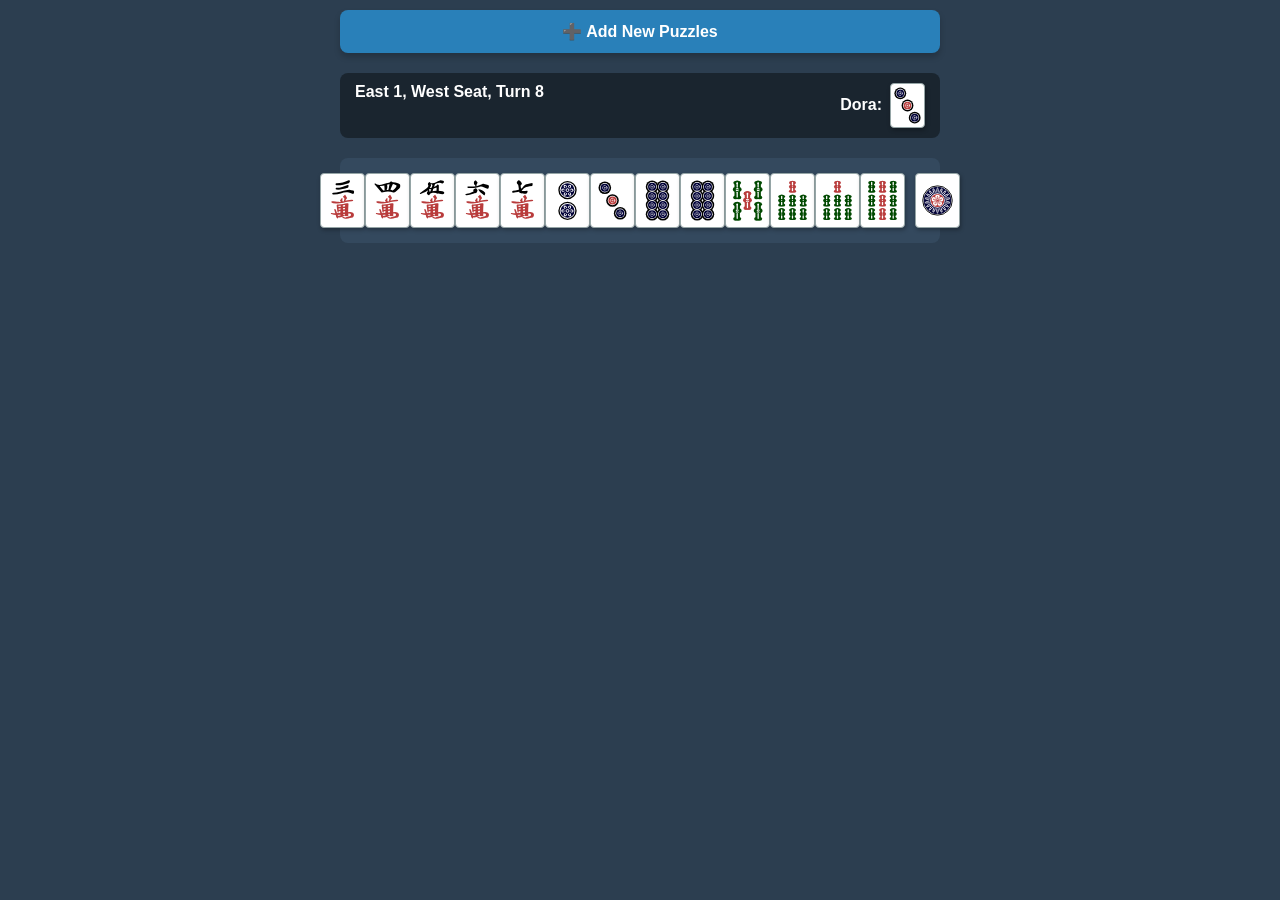
==== index.html @ a3babb71 "Initial commit" ====
<!DOCTYPE html>
<html lang="en">
<head>
    <meta charset="UTF-8">
    <meta name="viewport" content="width=device-width, initial-scale=1.0, maximum-scale=1.0, user-scalable=no">
    <title>Mahjong WWYD</title>
    <link rel="stylesheet" href="style.css">
</head>
<body>
    <div id="app-container">
        <a href="add.html" class="nav-link-btn">➕ Add New Puzzles</a>

        <div id="info-bar">
            <span id="ui-situation">Loading...</span>
            <span id="ui-dora-container" style="display: flex; align-items: center; gap: 8px;">
                Dora: <img id="ui-dora-img" class="mahjong-tile ui-tile" src="" alt="dora" style="display: none;">
            </span>
        </div>

        <div class="table-area">
            <div id="hand-container" class="tile-row"></div>
            <div id="draw-container" class="tile-row draw-gap"></div>
        </div>

        <button id="confirm-btn" class="hidden" onclick="confirmSelection()" style="background-color: #e67e22; margin-bottom: 20px;">Confirm Discard</button>

        <div id="result-area" class="hidden">
            <h2 id="result-title"></h2>
            <p><strong>Correct Discard:</strong> <span id="res-correct"></span></p>
            <p><strong>Shanten:</strong> <span id="res-shanten"></span> | <strong>Ukeire:</strong> <span id="res-waits"></span></p>
            <p id="res-explanation" class="explanation-box"></p>
            <button id="next-btn" onclick="nextPuzzle()">Next Puzzle</button>
        </div>

    <script src="app.js"></script>
</body>
</html>
---- style.css ----
body {
    font-family: -apple-system, BlinkMacSystemFont, "Segoe UI", Roboto, sans-serif;
    background-color: #2c3e50; /* Dark background like a Mahjong table */
    color: white;
    margin: 0;
    padding: 10px;
}

#app-container {
    max-width: 600px;
    margin: 0 auto;
}

#info-bar {
    display: flex;
    justify-content: space-between;
    background: #1a252f;
    padding: 10px 15px;
    border-radius: 8px;
    margin-bottom: 20px;
    font-weight: bold;
}

.table-area {
    display: flex;
    justify-content: center;
    align-items: center;
    margin-bottom: 30px;
    background: #34495e;
    padding: 15px 5px;
    border-radius: 8px;
}

.tile-row {
    display: flex;
}

/* Tile SVG Styling */
.mahjong-tile {
    width: 8vw; 
    max-width: 45px;
    margin: 0px;
    cursor: pointer;
    transition: transform 0.1s;
    touch-action: manipulation; 
    
    /* --- Tile Background --- */
    background-color: white;       /* Fills the transparent SVG with white */
    border-radius: 4px;            /* Rounds the corners */
    border: 1px solid #95a5a6;     /* Adds a subtle grey outline */
    box-shadow: 1px 2px 4px rgba(0, 0, 0, 0.3); /* Adds a drop shadow for a 3D physical tile effect */
    padding: 6px; /* Pushes the SVG inward, revealing more of the white background */
    box-sizing: border-box; /* Ensures the padding doesn't increase the total width of the tile */

    /* --- Prevents blue highlight and dragging --- */
    -webkit-user-select: none; /* Safari */
    -ms-user-select: none; /* Edge */
    user-select: none; /* Standard */
    -webkit-user-drag: none; /* Prevents dragging the image file */
}

.mahjong-tile:active {
    transform: translateY(-5px); /* Pops up when touched */
}

.draw-gap {
    margin-left: 10px;
}

#result-area {
    background: #ecf0f1;
    color: #2c3e50;
    padding: 20px;
    border-radius: 8px;
}

.hidden {
    display: none;
}

.explanation-box {
    background: #bdc3c7;
    padding: 10px;
    border-left: 4px solid #e74c3c;
    font-style: italic;
}

button {
    width: 100%;
    padding: 15px;
    background: #27ae60;
    color: white;
    border: none;
    border-radius: 5px;
    font-size: 18px;
    font-weight: bold;
    margin-top: 10px;
    cursor: pointer;
}

/* Smaller tile for the Top Info Bar */
.ui-tile {
    width: 35px;
    max-width: 35px;
    margin: 0;
    padding: 2px;
}

/* Highlight effect for the selected tile */
.mahjong-tile.selected {
    transform: translateY(-15px); /* Pops the tile up */
    border-color: #e67e22; /* Changes border to orange */
    box-shadow: 0 6px 12px rgba(230, 126, 34, 0.6); /* Adds an orange glow */
}

/* Make sure active state doesn't override the selected state */
.mahjong-tile:active:not(.selected) {
    transform: translateY(-5px);
}

/* Styling for tiles displayed inside text/results */
.inline-tile {
    width: 25px;
    max-width: 25px;
    vertical-align: middle;
    margin: 0 4px;
    padding: 2px;
    cursor: default; /* Removes the clicking finger pointer */
    transform: none !important; /* Prevents it from popping up if tapped */
    box-shadow: none !important; /* Prevents the drop shadow on inline tiles */
}

/* Spaces out the ukeire wait list */
.wait-item {
    display: inline-block;
    margin-right: 12px;
    white-space: nowrap;
}

.nav-link-btn {
    display: block;
    background-color: #2980b9; /* A nice blue color */
    color: white;
    text-align: center;
    text-decoration: none;
    padding: 12px;
    border-radius: 8px;
    font-weight: bold;
    margin-bottom: 20px;
    box-shadow: 0 4px 6px rgba(0, 0, 0, 0.2);
    transition: background-color 0.2s;
}

.nav-link-btn:active {
    background-color: #2471a3; /* Darkens slightly when tapped */
    transform: translateY(2px); /* Presses down slightly */
}
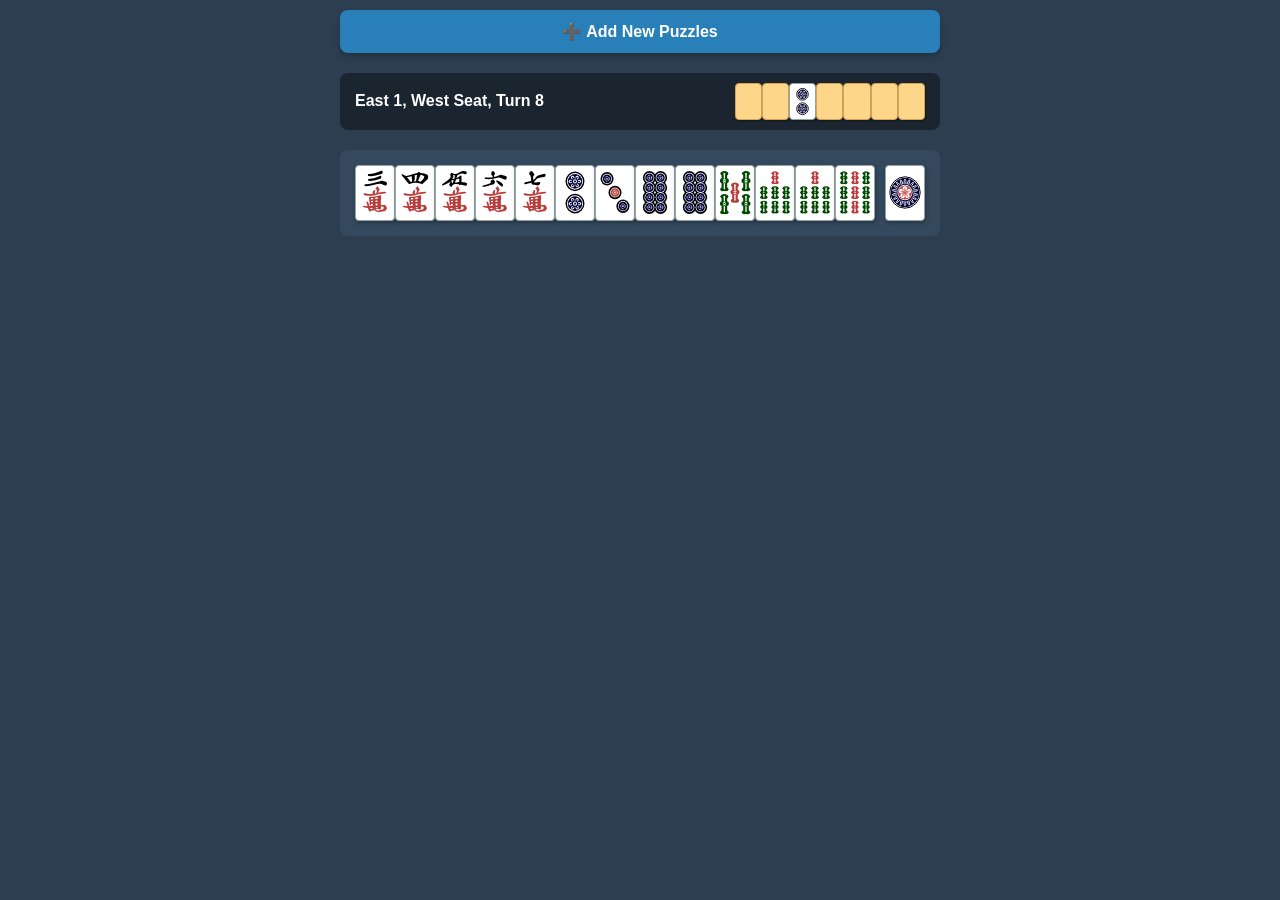
==== commit 2e92e37a: "Update dora indicator" ====
--- a/index.html
+++ b/index.html
@@ -12,9 +12,7 @@
 
         <div id="info-bar">
             <span id="ui-situation">Loading...</span>
-            <span id="ui-dora-container" style="display: flex; align-items: center; gap: 8px;">
-                Dora: <img id="ui-dora-img" class="mahjong-tile ui-tile" src="" alt="dora" style="display: none;">
-            </span>
+            <div id="dead-wall-container" class="dead-wall"></div>
         </div>
 
         <div class="table-area">
@@ -32,6 +30,6 @@
             <button id="next-btn" onclick="nextPuzzle()">Next Puzzle</button>
         </div>
 
-    <script src="app.js"></script>
+    <script src="./js/index.js"></script>
 </body>
 </html>
--- a/style.css
+++ b/style.css
@@ -14,6 +14,9 @@
 #info-bar {
     display: flex;
     justify-content: space-between;
+    align-items: center;
+    flex-wrap: wrap;
+    gap: 10px;
     background: #1a252f;
     padding: 10px 15px;
     border-radius: 8px;
@@ -37,8 +40,8 @@
 
 /* Tile SVG Styling */
 .mahjong-tile {
-    width: 8vw; 
-    max-width: 45px;
+    width: 2.5rem; 
+    height: 3.5rem;
     margin: 0px;
     cursor: pointer;
     transition: transform 0.1s;
@@ -46,10 +49,10 @@
     
     /* --- Tile Background --- */
     background-color: white;       /* Fills the transparent SVG with white */
-    border-radius: 4px;            /* Rounds the corners */
+    border-radius: 0.25rem;            /* Rounds the corners */
     border: 1px solid #95a5a6;     /* Adds a subtle grey outline */
     box-shadow: 1px 2px 4px rgba(0, 0, 0, 0.3); /* Adds a drop shadow for a 3D physical tile effect */
-    padding: 6px; /* Pushes the SVG inward, revealing more of the white background */
+    padding: 0.16rem; /* Pushes the SVG inward, revealing more of the white background */
     box-sizing: border-box; /* Ensures the padding doesn't increase the total width of the tile */
 
     /* --- Prevents blue highlight and dragging --- */
@@ -57,6 +60,52 @@
     -ms-user-select: none; /* Edge */
     user-select: none; /* Standard */
     -webkit-user-drag: none; /* Prevents dragging the image file */
+}
+
+/* Styling for tiles displayed inside text/results */
+.inline-tile {
+    width: 1.5rem; 
+    height: 2rem;
+    vertical-align: middle;
+    margin: 0 4px;
+    padding: 0.15rem;
+    cursor: default; /* Removes the clicking finger pointer */
+    transform: none !important; /* Prevents it from popping up if tapped */
+    box-shadow: none !important; /* Prevents the drop shadow on inline tiles */
+    box-sizing: border-box;
+    border-radius: 0.25rem;
+}
+
+.dead-wall {
+    display: flex;
+    gap: 0px;
+    align-items: center;
+}
+
+.dead-wall .ui-tile {
+    width: 1.7rem; 
+    height: 2.3rem;
+    margin: 0;
+    cursor: default;
+    padding: 0.125rem;
+    box-shadow: 1px 1px 2px rgba(0, 0, 0, 0.4);
+    border-radius: 0.25rem;
+
+    pointer-events: none; 
+    transform: none !important;
+}
+
+.dead-wall .ui-tile:active {
+    transform: none; 
+}
+
+.dead-wall .back-tile {
+    background-color: #fdd68a; /* The orange-yellow from the screenshot */
+    padding: 0;
+    aspect-ratio: 3 / 4; /* Forces the empty div to be the exact height of a standard tile */
+    
+    /* Optional: Slightly darker border to match the orange theme, overriding the grey */
+    border: 1px solid #d4a353; 
 }
 
 .mahjong-tile:active {
@@ -98,14 +147,6 @@
     cursor: pointer;
 }
 
-/* Smaller tile for the Top Info Bar */
-.ui-tile {
-    width: 35px;
-    max-width: 35px;
-    margin: 0;
-    padding: 2px;
-}
-
 /* Highlight effect for the selected tile */
 .mahjong-tile.selected {
     transform: translateY(-15px); /* Pops the tile up */
@@ -116,18 +157,6 @@
 /* Make sure active state doesn't override the selected state */
 .mahjong-tile:active:not(.selected) {
     transform: translateY(-5px);
-}
-
-/* Styling for tiles displayed inside text/results */
-.inline-tile {
-    width: 25px;
-    max-width: 25px;
-    vertical-align: middle;
-    margin: 0 4px;
-    padding: 2px;
-    cursor: default; /* Removes the clicking finger pointer */
-    transform: none !important; /* Prevents it from popping up if tapped */
-    box-shadow: none !important; /* Prevents the drop shadow on inline tiles */
 }
 
 /* Spaces out the ukeire wait list */
